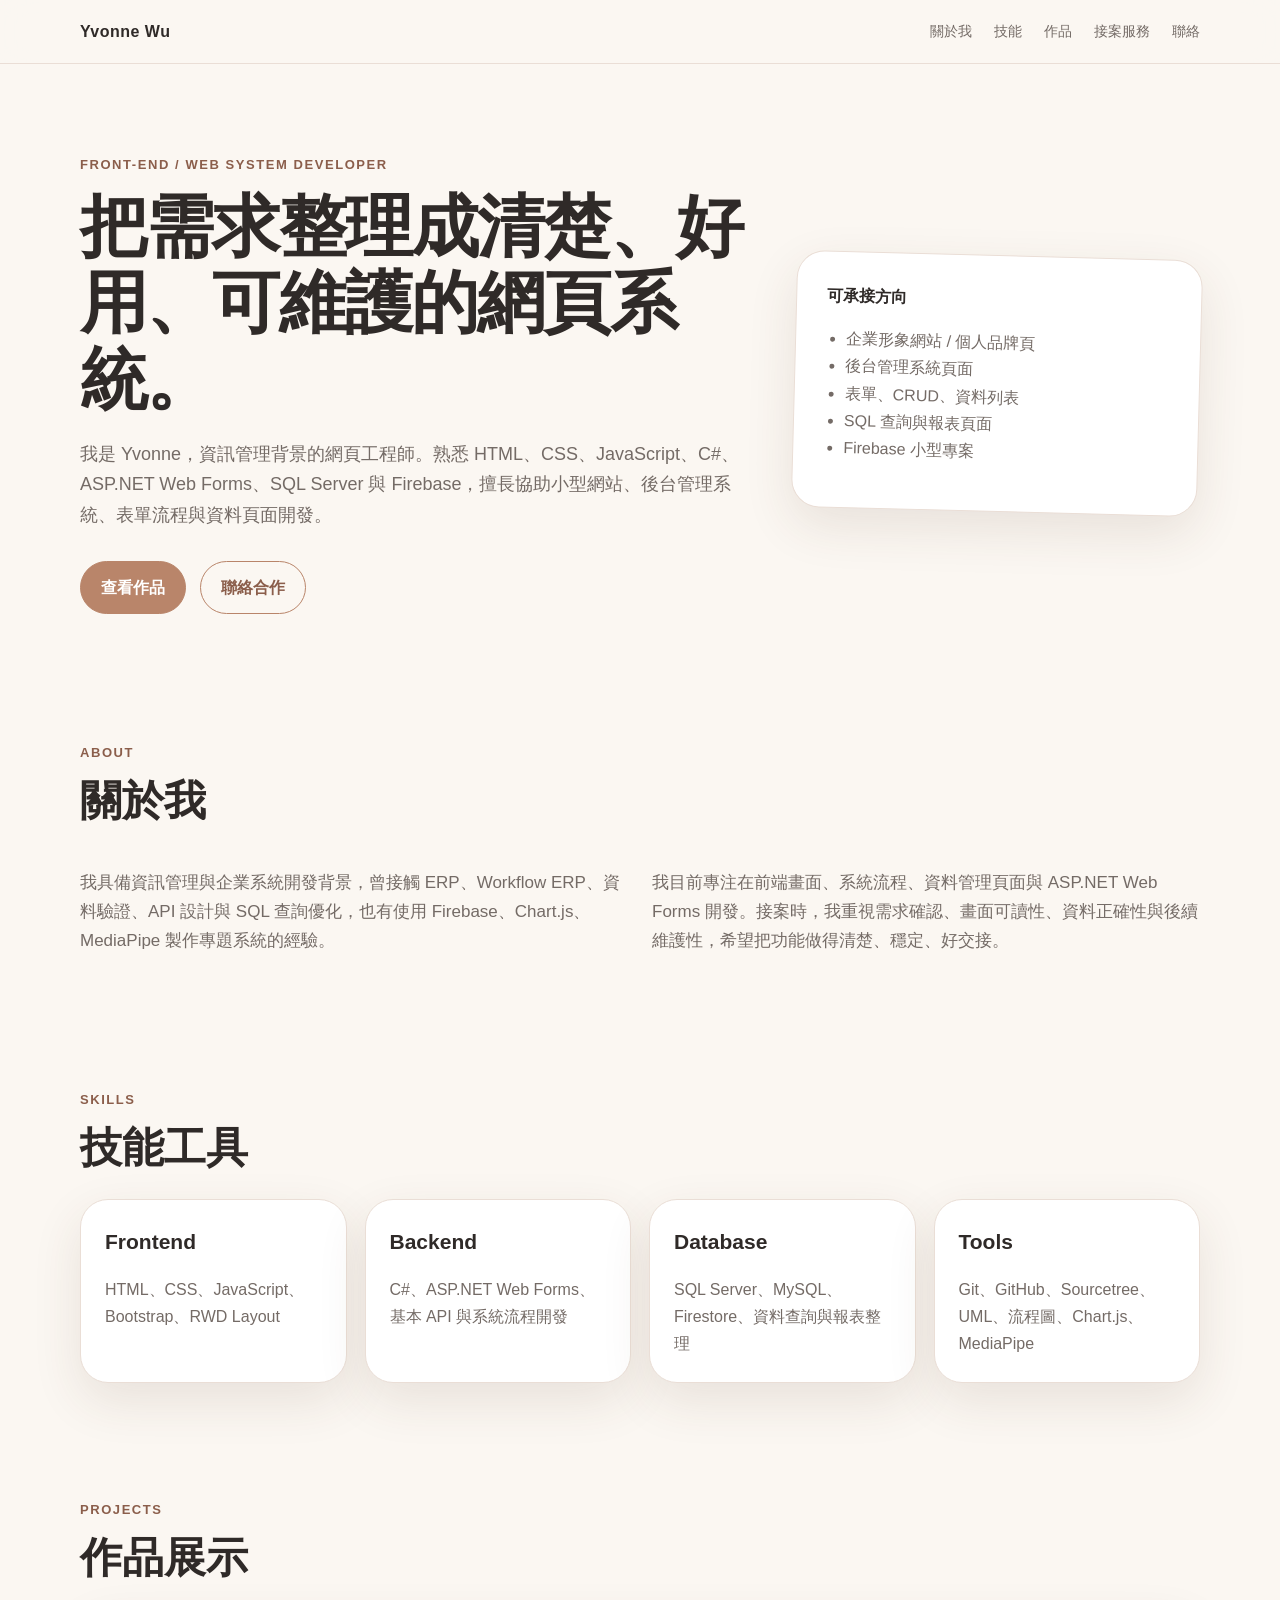
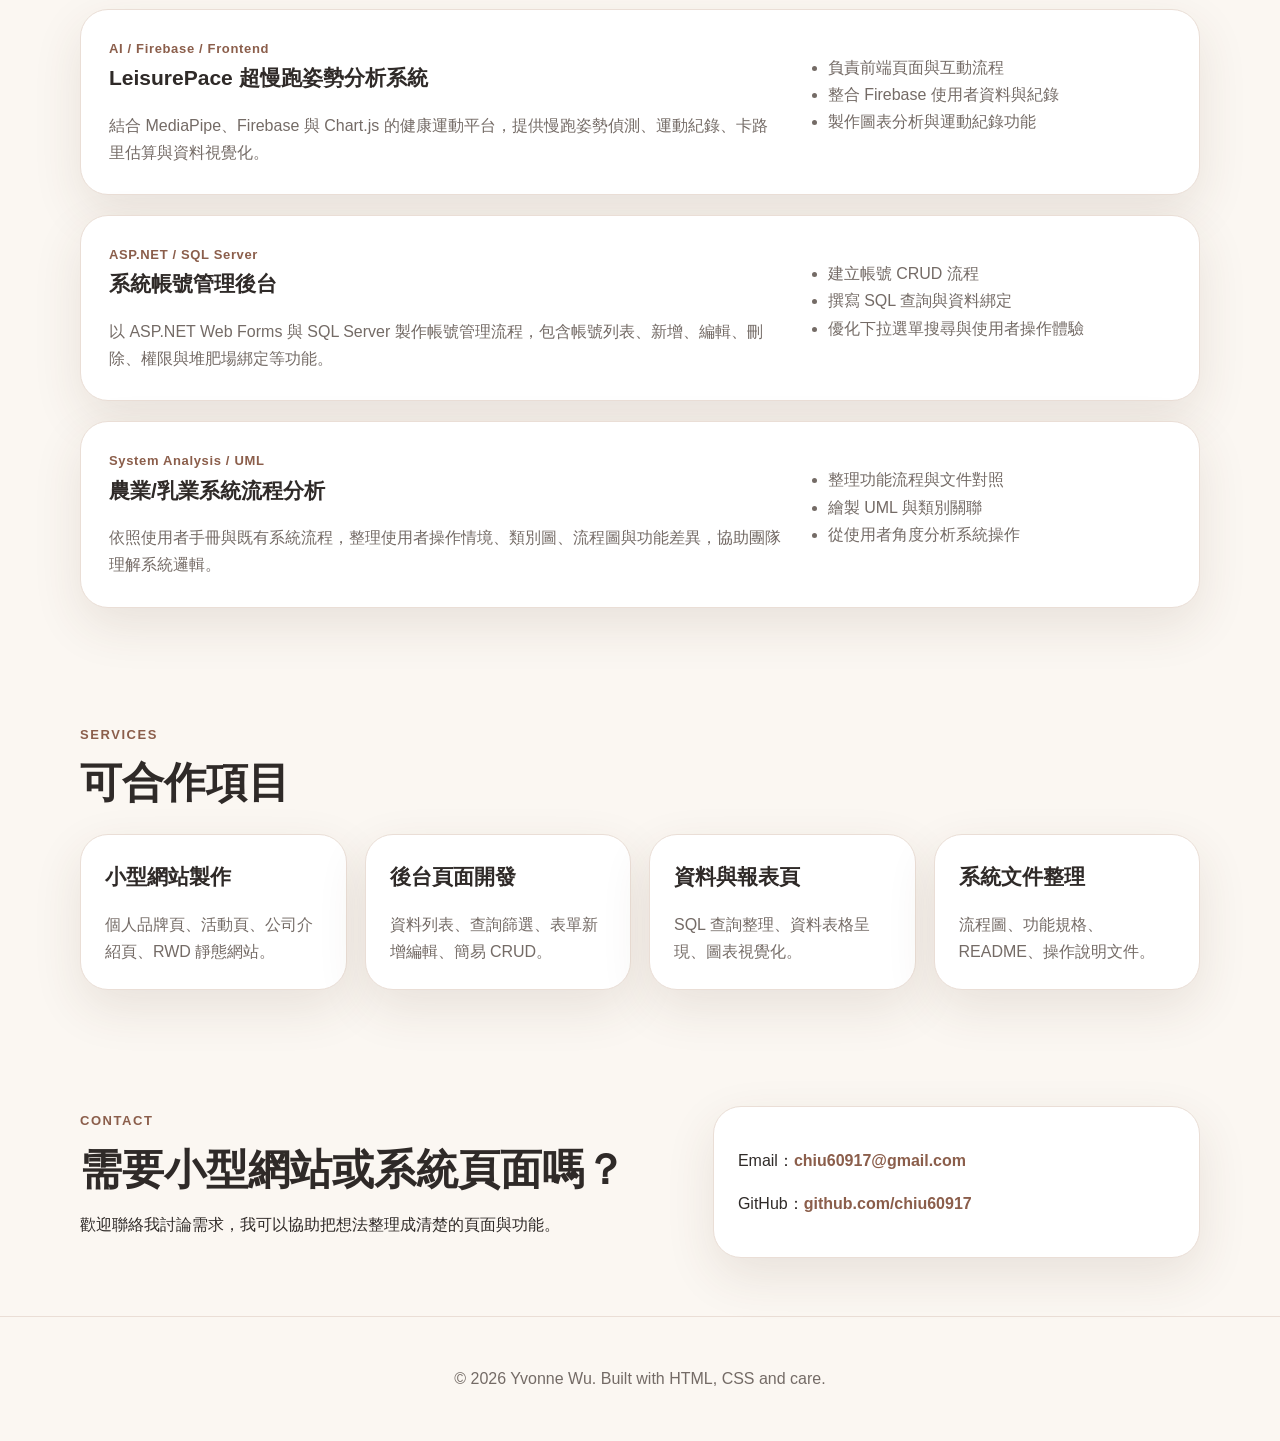
==== index.html @ 99e166f3 "first commit" ====
<!DOCTYPE html>
<html lang="zh-Hant">
<head>
  <meta charset="UTF-8" />
  <meta name="viewport" content="width=device-width, initial-scale=1.0" />
  <title>Yvonne Wu｜Web Developer Portfolio</title>
  <meta name="description" content="Yvonne Wu 的網頁工程師作品集，專注前端頁面、ASP.NET Web Forms、SQL、Firebase 與管理系統開發。" />
  <link rel="stylesheet" href="style.css" />
</head>
<body>
  <header class="site-header">
    <nav class="nav container">
      <a class="logo" href="#top">Yvonne Wu</a>
      <div class="nav-links">
        <a href="#about">關於我</a>
        <a href="#skills">技能</a>
        <a href="#projects">作品</a>
        <a href="#services">接案服務</a>
        <a href="#contact">聯絡</a>
      </div>
    </nav>
  </header>

  <main id="top">
    <section class="hero container">
      <div class="hero-text">
        <p class="eyebrow">Front-End / Web System Developer</p>
        <h1>把需求整理成清楚、好用、可維護的網頁系統。</h1>
        <p class="hero-desc">
          我是 Yvonne，資訊管理背景的網頁工程師。熟悉 HTML、CSS、JavaScript、C#、ASP.NET Web Forms、SQL Server 與 Firebase，擅長協助小型網站、後台管理系統、表單流程與資料頁面開發。
        </p>
        <div class="hero-actions">
          <a class="btn primary" href="#projects">查看作品</a>
          <a class="btn secondary" href="#contact">聯絡合作</a>
        </div>
      </div>
      <div class="hero-card">
        <p class="card-title">可承接方向</p>
        <ul>
          <li>企業形象網站 / 個人品牌頁</li>
          <li>後台管理系統頁面</li>
          <li>表單、CRUD、資料列表</li>
          <li>SQL 查詢與報表頁面</li>
          <li>Firebase 小型專案</li>
        </ul>
      </div>
    </section>

    <section id="about" class="section container">
      <div class="section-heading">
        <p class="eyebrow">About</p>
        <h2>關於我</h2>
      </div>
      <div class="about-grid">
        <p>
          我具備資訊管理與企業系統開發背景，曾接觸 ERP、Workflow ERP、資料驗證、API 設計與 SQL 查詢優化，也有使用 Firebase、Chart.js、MediaPipe 製作專題系統的經驗。
        </p>
        <p>
          我目前專注在前端畫面、系統流程、資料管理頁面與 ASP.NET Web Forms 開發。接案時，我重視需求確認、畫面可讀性、資料正確性與後續維護性，希望把功能做得清楚、穩定、好交接。
        </p>
      </div>
    </section>

    <section id="skills" class="section container">
      <div class="section-heading">
        <p class="eyebrow">Skills</p>
        <h2>技能工具</h2>
      </div>
      <div class="skills-grid">
        <div class="skill-card"><h3>Frontend</h3><p>HTML、CSS、JavaScript、Bootstrap、RWD Layout</p></div>
        <div class="skill-card"><h3>Backend</h3><p>C#、ASP.NET Web Forms、基本 API 與系統流程開發</p></div>
        <div class="skill-card"><h3>Database</h3><p>SQL Server、MySQL、Firestore、資料查詢與報表整理</p></div>
        <div class="skill-card"><h3>Tools</h3><p>Git、GitHub、Sourcetree、UML、流程圖、Chart.js、MediaPipe</p></div>
      </div>
    </section>

    <section id="projects" class="section container">
      <div class="section-heading">
        <p class="eyebrow">Projects</p>
        <h2>作品展示</h2>
      </div>
      <div class="project-list">
        <article class="project-card">
          <div>
            <p class="project-tag">AI / Firebase / Frontend</p>
            <h3>LeisurePace 超慢跑姿勢分析系統</h3>
            <p>結合 MediaPipe、Firebase 與 Chart.js 的健康運動平台，提供慢跑姿勢偵測、運動紀錄、卡路里估算與資料視覺化。</p>
          </div>
          <ul>
            <li>負責前端頁面與互動流程</li>
            <li>整合 Firebase 使用者資料與紀錄</li>
            <li>製作圖表分析與運動紀錄功能</li>
          </ul>
        </article>

        <article class="project-card">
          <div>
            <p class="project-tag">ASP.NET / SQL Server</p>
            <h3>系統帳號管理後台</h3>
            <p>以 ASP.NET Web Forms 與 SQL Server 製作帳號管理流程，包含帳號列表、新增、編輯、刪除、權限與堆肥場綁定等功能。</p>
          </div>
          <ul>
            <li>建立帳號 CRUD 流程</li>
            <li>撰寫 SQL 查詢與資料綁定</li>
            <li>優化下拉選單搜尋與使用者操作體驗</li>
          </ul>
        </article>

        <article class="project-card">
          <div>
            <p class="project-tag">System Analysis / UML</p>
            <h3>農業/乳業系統流程分析</h3>
            <p>依照使用者手冊與既有系統流程，整理使用者操作情境、類別圖、流程圖與功能差異，協助團隊理解系統邏輯。</p>
          </div>
          <ul>
            <li>整理功能流程與文件對照</li>
            <li>繪製 UML 與類別關聯</li>
            <li>從使用者角度分析系統操作</li>
          </ul>
        </article>
      </div>
    </section>

    <section id="services" class="section container">
      <div class="section-heading">
        <p class="eyebrow">Services</p>
        <h2>可合作項目</h2>
      </div>
      <div class="services-grid">
        <div class="service-card"><h3>小型網站製作</h3><p>個人品牌頁、活動頁、公司介紹頁、RWD 靜態網站。</p></div>
        <div class="service-card"><h3>後台頁面開發</h3><p>資料列表、查詢篩選、表單新增編輯、簡易 CRUD。</p></div>
        <div class="service-card"><h3>資料與報表頁</h3><p>SQL 查詢整理、資料表格呈現、圖表視覺化。</p></div>
        <div class="service-card"><h3>系統文件整理</h3><p>流程圖、功能規格、README、操作說明文件。</p></div>
      </div>
    </section>

    <section id="contact" class="section contact container">
      <div>
        <p class="eyebrow">Contact</p>
        <h2>需要小型網站或系統頁面嗎？</h2>
        <p>歡迎聯絡我討論需求，我可以協助把想法整理成清楚的頁面與功能。</p>
      </div>
      <div class="contact-box">
        <p>Email：<a href="mailto:chiu60917@gmail.com">chiu60917@gmail.com</a></p>
        <p>GitHub：<a href="https://github.com/chiu60917" target="_blank" rel="noreferrer">github.com/chiu60917</a></p>
      </div>
    </section>
  </main>

  <footer class="footer">
    <p>© 2026 Yvonne Wu. Built with HTML, CSS and care.</p>
  </footer>
</body>
</html>
---- style.css ----
:root {
  --bg: #fbf7f2;
  --card: #ffffff;
  --text: #2f2a28;
  --muted: #746b66;
  --primary: #b9856a;
  --primary-dark: #8b5e4b;
  --line: #eaded6;
  --shadow: 0 18px 50px rgba(84, 55, 39, 0.11);
}

* { box-sizing: border-box; }
html { scroll-behavior: smooth; }
body {
  margin: 0;
  font-family: -apple-system, BlinkMacSystemFont, "Noto Sans TC", "Segoe UI", sans-serif;
  background: var(--bg);
  color: var(--text);
  line-height: 1.7;
}
a { color: inherit; text-decoration: none; }
.container { width: min(1120px, calc(100% - 40px)); margin: 0 auto; }
.site-header {
  position: sticky;
  top: 0;
  z-index: 10;
  backdrop-filter: blur(16px);
  background: rgba(251, 247, 242, 0.82);
  border-bottom: 1px solid var(--line);
}
.nav { display: flex; align-items: center; justify-content: space-between; padding: 18px 0; }
.logo { font-weight: 800; letter-spacing: 0.5px; }
.nav-links { display: flex; gap: 22px; color: var(--muted); font-size: 14px; }
.nav-links a:hover { color: var(--primary-dark); }
.hero { display: grid; grid-template-columns: 1.25fr 0.75fr; gap: 38px; align-items: center; padding: 90px 0 70px; }
.eyebrow { color: var(--primary-dark); font-weight: 700; letter-spacing: 0.12em; text-transform: uppercase; font-size: 13px; margin: 0 0 12px; }
h1 { font-size: clamp(38px, 6vw, 68px); line-height: 1.12; margin: 0 0 22px; letter-spacing: -1.8px; }
h2 { font-size: clamp(28px, 4vw, 42px); margin: 0; line-height: 1.2; }
h3 { margin: 0 0 10px; font-size: 21px; }
.hero-desc { color: var(--muted); font-size: 18px; max-width: 700px; }
.hero-actions { display: flex; gap: 14px; margin-top: 30px; flex-wrap: wrap; }
.btn { padding: 12px 20px; border-radius: 999px; font-weight: 700; border: 1px solid var(--primary); }
.btn.primary { background: var(--primary); color: #fff; }
.btn.secondary { color: var(--primary-dark); background: transparent; }
.hero-card, .skill-card, .project-card, .service-card, .contact-box {
  background: var(--card);
  border: 1px solid var(--line);
  border-radius: 28px;
  box-shadow: var(--shadow);
}
.hero-card { padding: 30px; transform: rotate(1.5deg); }
.card-title { font-weight: 800; margin-top: 0; }
ul { padding-left: 20px; color: var(--muted); }
.section { padding: 58px 0; }
.section-heading { margin-bottom: 26px; }
.about-grid { display: grid; grid-template-columns: 1fr 1fr; gap: 24px; color: var(--muted); font-size: 17px; }
.skills-grid, .services-grid { display: grid; grid-template-columns: repeat(4, 1fr); gap: 18px; }
.skill-card, .service-card { padding: 24px; }
.skill-card p, .service-card p, .project-card p { color: var(--muted); margin-bottom: 0; }
.project-list { display: grid; gap: 20px; }
.project-card { padding: 28px; display: grid; grid-template-columns: 1.3fr 0.7fr; gap: 24px; align-items: start; }
.project-tag { color: var(--primary-dark) !important; font-weight: 800; font-size: 13px; letter-spacing: 0.05em; margin-top: 0; }
.contact { display: grid; grid-template-columns: 1fr 0.8fr; gap: 24px; align-items: center; }
.contact-box { padding: 24px; }
.contact-box a { color: var(--primary-dark); font-weight: 700; }
.footer { text-align: center; color: var(--muted); padding: 32px 20px; border-top: 1px solid var(--line); }
@media (max-width: 860px) {
  .nav { align-items: flex-start; gap: 12px; flex-direction: column; }
  .nav-links { flex-wrap: wrap; gap: 12px 18px; }
  .hero, .about-grid, .project-card, .contact { grid-template-columns: 1fr; }
  .skills-grid, .services-grid { grid-template-columns: 1fr 1fr; }
  .hero { padding-top: 60px; }
}
@media (max-width: 560px) {
  .container { width: min(100% - 28px, 1120px); }
  .skills-grid, .services-grid { grid-template-columns: 1fr; }
  h1 { font-size: 36px; }
  .hero-card { transform: none; }
}
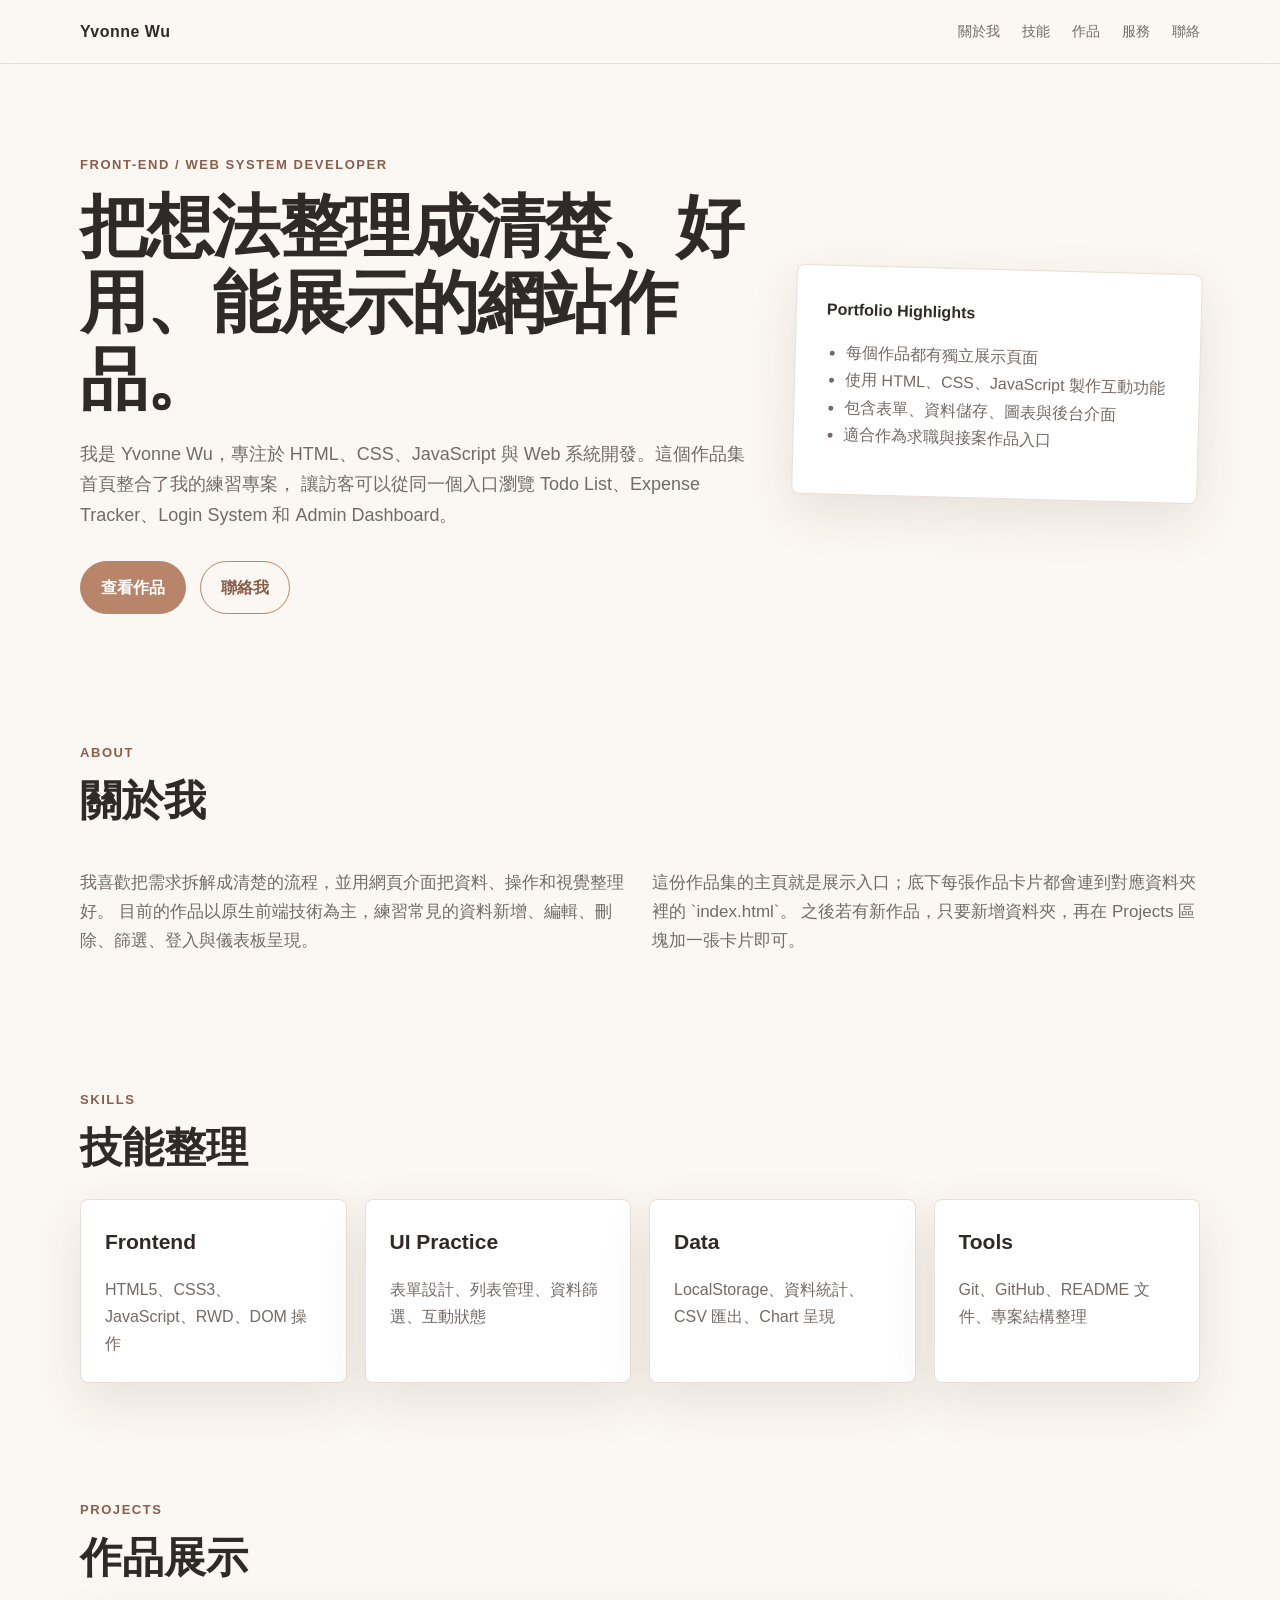
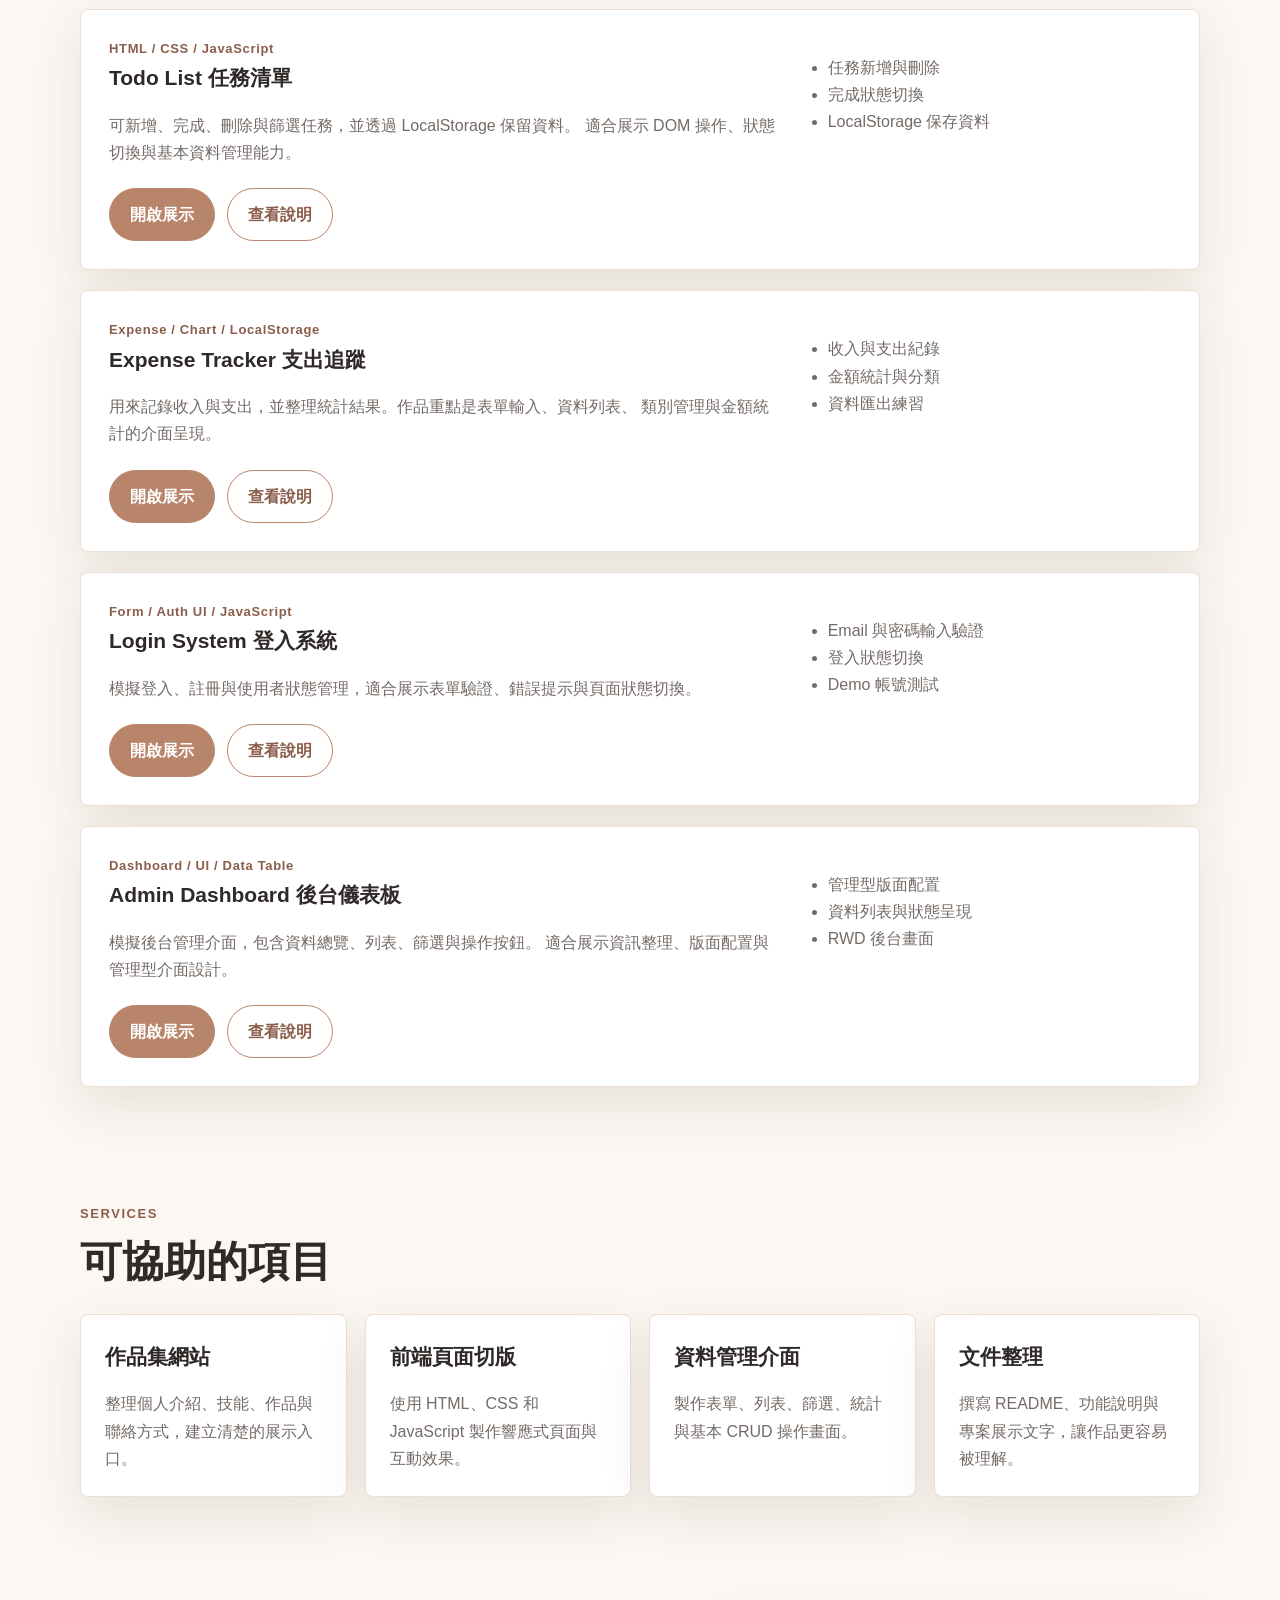
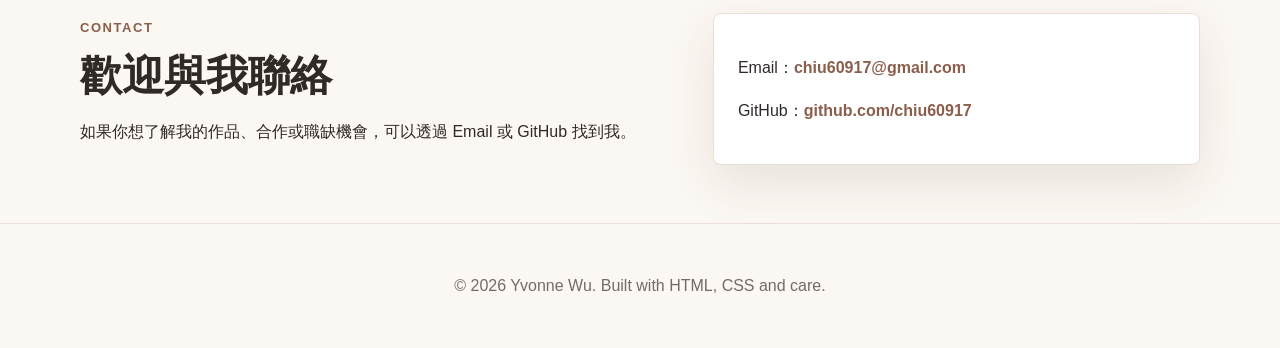
==== commit 2095360d: "更新網址" ====
--- a/index.html
+++ b/index.html
@@ -3,19 +3,19 @@
 <head>
   <meta charset="UTF-8" />
   <meta name="viewport" content="width=device-width, initial-scale=1.0" />
-  <title>Yvonne Wu｜Web Developer Portfolio</title>
-  <meta name="description" content="Yvonne Wu 的網頁工程師作品集，專注前端頁面、ASP.NET Web Forms、SQL、Firebase 與管理系統開發。" />
+  <title>Yvonne Wu | Web Developer Portfolio</title>
+  <meta name="description" content="Yvonne Wu 的 Web Developer Portfolio，展示前端互動頁面、資料管理工具、登入系統與後台儀表板作品。" />
   <link rel="stylesheet" href="style.css" />
 </head>
 <body>
   <header class="site-header">
-    <nav class="nav container">
+    <nav class="nav container" aria-label="主要導覽">
       <a class="logo" href="#top">Yvonne Wu</a>
       <div class="nav-links">
         <a href="#about">關於我</a>
         <a href="#skills">技能</a>
         <a href="#projects">作品</a>
-        <a href="#services">接案服務</a>
+        <a href="#services">服務</a>
         <a href="#contact">聯絡</a>
       </div>
     </nav>
@@ -25,25 +25,25 @@
     <section class="hero container">
       <div class="hero-text">
         <p class="eyebrow">Front-End / Web System Developer</p>
-        <h1>把需求整理成清楚、好用、可維護的網頁系統。</h1>
+        <h1>把想法整理成清楚、好用、能展示的網站作品。</h1>
         <p class="hero-desc">
-          我是 Yvonne，資訊管理背景的網頁工程師。熟悉 HTML、CSS、JavaScript、C#、ASP.NET Web Forms、SQL Server 與 Firebase，擅長協助小型網站、後台管理系統、表單流程與資料頁面開發。
+          我是 Yvonne Wu，專注於 HTML、CSS、JavaScript 與 Web 系統開發。這個作品集首頁整合了我的練習專案，
+          讓訪客可以從同一個入口瀏覽 Todo List、Expense Tracker、Login System 和 Admin Dashboard。
         </p>
         <div class="hero-actions">
           <a class="btn primary" href="#projects">查看作品</a>
-          <a class="btn secondary" href="#contact">聯絡合作</a>
-        </div>
-      </div>
-      <div class="hero-card">
-        <p class="card-title">可承接方向</p>
+          <a class="btn secondary" href="#contact">聯絡我</a>
+        </div>
+      </div>
+      <aside class="hero-card" aria-label="作品集重點">
+        <p class="card-title">Portfolio Highlights</p>
         <ul>
-          <li>企業形象網站 / 個人品牌頁</li>
-          <li>後台管理系統頁面</li>
-          <li>表單、CRUD、資料列表</li>
-          <li>SQL 查詢與報表頁面</li>
-          <li>Firebase 小型專案</li>
+          <li>每個作品都有獨立展示頁面</li>
+          <li>使用 HTML、CSS、JavaScript 製作互動功能</li>
+          <li>包含表單、資料儲存、圖表與後台介面</li>
+          <li>適合作為求職與接案作品入口</li>
         </ul>
-      </div>
+      </aside>
     </section>
 
     <section id="about" class="section container">
@@ -53,10 +53,12 @@
       </div>
       <div class="about-grid">
         <p>
-          我具備資訊管理與企業系統開發背景，曾接觸 ERP、Workflow ERP、資料驗證、API 設計與 SQL 查詢優化，也有使用 Firebase、Chart.js、MediaPipe 製作專題系統的經驗。
+          我喜歡把需求拆解成清楚的流程，並用網頁介面把資料、操作和視覺整理好。
+          目前的作品以原生前端技術為主，練習常見的資料新增、編輯、刪除、篩選、登入與儀表板呈現。
         </p>
         <p>
-          我目前專注在前端畫面、系統流程、資料管理頁面與 ASP.NET Web Forms 開發。接案時，我重視需求確認、畫面可讀性、資料正確性與後續維護性，希望把功能做得清楚、穩定、好交接。
+          這份作品集的主頁就是展示入口；底下每張作品卡片都會連到對應資料夾裡的 `index.html`。
+          之後若有新作品，只要新增資料夾，再在 Projects 區塊加一張卡片即可。
         </p>
       </div>
     </section>
@@ -64,13 +66,25 @@
     <section id="skills" class="section container">
       <div class="section-heading">
         <p class="eyebrow">Skills</p>
-        <h2>技能工具</h2>
+        <h2>技能整理</h2>
       </div>
       <div class="skills-grid">
-        <div class="skill-card"><h3>Frontend</h3><p>HTML、CSS、JavaScript、Bootstrap、RWD Layout</p></div>
-        <div class="skill-card"><h3>Backend</h3><p>C#、ASP.NET Web Forms、基本 API 與系統流程開發</p></div>
-        <div class="skill-card"><h3>Database</h3><p>SQL Server、MySQL、Firestore、資料查詢與報表整理</p></div>
-        <div class="skill-card"><h3>Tools</h3><p>Git、GitHub、Sourcetree、UML、流程圖、Chart.js、MediaPipe</p></div>
+        <div class="skill-card">
+          <h3>Frontend</h3>
+          <p>HTML5、CSS3、JavaScript、RWD、DOM 操作</p>
+        </div>
+        <div class="skill-card">
+          <h3>UI Practice</h3>
+          <p>表單設計、列表管理、資料篩選、互動狀態</p>
+        </div>
+        <div class="skill-card">
+          <h3>Data</h3>
+          <p>LocalStorage、資料統計、CSV 匯出、Chart 呈現</p>
+        </div>
+        <div class="skill-card">
+          <h3>Tools</h3>
+          <p>Git、GitHub、README 文件、專案結構整理</p>
+        </div>
       </div>
     </section>
 
@@ -82,40 +96,80 @@
       <div class="project-list">
         <article class="project-card">
           <div>
-            <p class="project-tag">AI / Firebase / Frontend</p>
-            <h3>LeisurePace 超慢跑姿勢分析系統</h3>
-            <p>結合 MediaPipe、Firebase 與 Chart.js 的健康運動平台，提供慢跑姿勢偵測、運動紀錄、卡路里估算與資料視覺化。</p>
-          </div>
-          <ul>
-            <li>負責前端頁面與互動流程</li>
-            <li>整合 Firebase 使用者資料與紀錄</li>
-            <li>製作圖表分析與運動紀錄功能</li>
-          </ul>
-        </article>
-
-        <article class="project-card">
-          <div>
-            <p class="project-tag">ASP.NET / SQL Server</p>
-            <h3>系統帳號管理後台</h3>
-            <p>以 ASP.NET Web Forms 與 SQL Server 製作帳號管理流程，包含帳號列表、新增、編輯、刪除、權限與堆肥場綁定等功能。</p>
-          </div>
-          <ul>
-            <li>建立帳號 CRUD 流程</li>
-            <li>撰寫 SQL 查詢與資料綁定</li>
-            <li>優化下拉選單搜尋與使用者操作體驗</li>
-          </ul>
-        </article>
-
-        <article class="project-card">
-          <div>
-            <p class="project-tag">System Analysis / UML</p>
-            <h3>農業/乳業系統流程分析</h3>
-            <p>依照使用者手冊與既有系統流程，整理使用者操作情境、類別圖、流程圖與功能差異，協助團隊理解系統邏輯。</p>
-          </div>
-          <ul>
-            <li>整理功能流程與文件對照</li>
-            <li>繪製 UML 與類別關聯</li>
-            <li>從使用者角度分析系統操作</li>
+            <p class="project-tag">HTML / CSS / JavaScript</p>
+            <h3>Todo List 任務清單</h3>
+            <p>
+              可新增、完成、刪除與篩選任務，並透過 LocalStorage 保留資料。
+              適合展示 DOM 操作、狀態切換與基本資料管理能力。
+            </p>
+            <div class="project-actions">
+              <a class="btn primary" href="todo-list/index.html">開啟展示</a>
+              <a class="btn secondary" href="todo-list/README.md">查看說明</a>
+            </div>
+          </div>
+          <ul>
+            <li>任務新增與刪除</li>
+            <li>完成狀態切換</li>
+            <li>LocalStorage 保存資料</li>
+          </ul>
+        </article>
+
+        <article class="project-card">
+          <div>
+            <p class="project-tag">Expense / Chart / LocalStorage</p>
+            <h3>Expense Tracker 支出追蹤</h3>
+            <p>
+              用來記錄收入與支出，並整理統計結果。作品重點是表單輸入、資料列表、
+              類別管理與金額統計的介面呈現。
+            </p>
+            <div class="project-actions">
+              <a class="btn primary" href="expense-tracker/index.html">開啟展示</a>
+              <a class="btn secondary" href="expense-tracker/README.md">查看說明</a>
+            </div>
+          </div>
+          <ul>
+            <li>收入與支出紀錄</li>
+            <li>金額統計與分類</li>
+            <li>資料匯出練習</li>
+          </ul>
+        </article>
+
+        <article class="project-card">
+          <div>
+            <p class="project-tag">Form / Auth UI / JavaScript</p>
+            <h3>Login System 登入系統</h3>
+            <p>
+              模擬登入、註冊與使用者狀態管理，適合展示表單驗證、錯誤提示與頁面狀態切換。
+            </p>
+            <div class="project-actions">
+              <a class="btn primary" href="login-system/index.html">開啟展示</a>
+              <a class="btn secondary" href="login-system/README.md">查看說明</a>
+            </div>
+          </div>
+          <ul>
+            <li>Email 與密碼輸入驗證</li>
+            <li>登入狀態切換</li>
+            <li>Demo 帳號測試</li>
+          </ul>
+        </article>
+
+        <article class="project-card">
+          <div>
+            <p class="project-tag">Dashboard / UI / Data Table</p>
+            <h3>Admin Dashboard 後台儀表板</h3>
+            <p>
+              模擬後台管理介面，包含資料總覽、列表、篩選與操作按鈕。
+              適合展示資訊整理、版面配置與管理型介面設計。
+            </p>
+            <div class="project-actions">
+              <a class="btn primary" href="admin-dashboard/index.html">開啟展示</a>
+              <a class="btn secondary" href="admin-dashboard/README.md">查看說明</a>
+            </div>
+          </div>
+          <ul>
+            <li>管理型版面配置</li>
+            <li>資料列表與狀態呈現</li>
+            <li>RWD 後台畫面</li>
           </ul>
         </article>
       </div>
@@ -124,21 +178,33 @@
     <section id="services" class="section container">
       <div class="section-heading">
         <p class="eyebrow">Services</p>
-        <h2>可合作項目</h2>
+        <h2>可協助的項目</h2>
       </div>
       <div class="services-grid">
-        <div class="service-card"><h3>小型網站製作</h3><p>個人品牌頁、活動頁、公司介紹頁、RWD 靜態網站。</p></div>
-        <div class="service-card"><h3>後台頁面開發</h3><p>資料列表、查詢篩選、表單新增編輯、簡易 CRUD。</p></div>
-        <div class="service-card"><h3>資料與報表頁</h3><p>SQL 查詢整理、資料表格呈現、圖表視覺化。</p></div>
-        <div class="service-card"><h3>系統文件整理</h3><p>流程圖、功能規格、README、操作說明文件。</p></div>
+        <div class="service-card">
+          <h3>作品集網站</h3>
+          <p>整理個人介紹、技能、作品與聯絡方式，建立清楚的展示入口。</p>
+        </div>
+        <div class="service-card">
+          <h3>前端頁面切版</h3>
+          <p>使用 HTML、CSS 和 JavaScript 製作響應式頁面與互動效果。</p>
+        </div>
+        <div class="service-card">
+          <h3>資料管理介面</h3>
+          <p>製作表單、列表、篩選、統計與基本 CRUD 操作畫面。</p>
+        </div>
+        <div class="service-card">
+          <h3>文件整理</h3>
+          <p>撰寫 README、功能說明與專案展示文字，讓作品更容易被理解。</p>
+        </div>
       </div>
     </section>
 
     <section id="contact" class="section contact container">
       <div>
         <p class="eyebrow">Contact</p>
-        <h2>需要小型網站或系統頁面嗎？</h2>
-        <p>歡迎聯絡我討論需求，我可以協助把想法整理成清楚的頁面與功能。</p>
+        <h2>歡迎與我聯絡</h2>
+        <p>如果你想了解我的作品、合作或職缺機會，可以透過 Email 或 GitHub 找到我。</p>
       </div>
       <div class="contact-box">
         <p>Email：<a href="mailto:chiu60917@gmail.com">chiu60917@gmail.com</a></p>
@@ -148,7 +214,7 @@
   </main>
 
   <footer class="footer">
-    <p>© 2026 Yvonne Wu. Built with HTML, CSS and care.</p>
+    <p>&copy; 2026 Yvonne Wu. Built with HTML, CSS and care.</p>
   </footer>
 </body>
 </html>
--- a/style.css
+++ b/style.css
@@ -45,7 +45,7 @@
 .hero-card, .skill-card, .project-card, .service-card, .contact-box {
   background: var(--card);
   border: 1px solid var(--line);
-  border-radius: 28px;
+  border-radius: 8px;
   box-shadow: var(--shadow);
 }
 .hero-card { padding: 30px; transform: rotate(1.5deg); }
@@ -60,6 +60,7 @@
 .project-list { display: grid; gap: 20px; }
 .project-card { padding: 28px; display: grid; grid-template-columns: 1.3fr 0.7fr; gap: 24px; align-items: start; }
 .project-tag { color: var(--primary-dark) !important; font-weight: 800; font-size: 13px; letter-spacing: 0.05em; margin-top: 0; }
+.project-actions { display: flex; gap: 12px; flex-wrap: wrap; margin-top: 22px; }
 .contact { display: grid; grid-template-columns: 1fr 0.8fr; gap: 24px; align-items: center; }
 .contact-box { padding: 24px; }
 .contact-box a { color: var(--primary-dark); font-weight: 700; }
